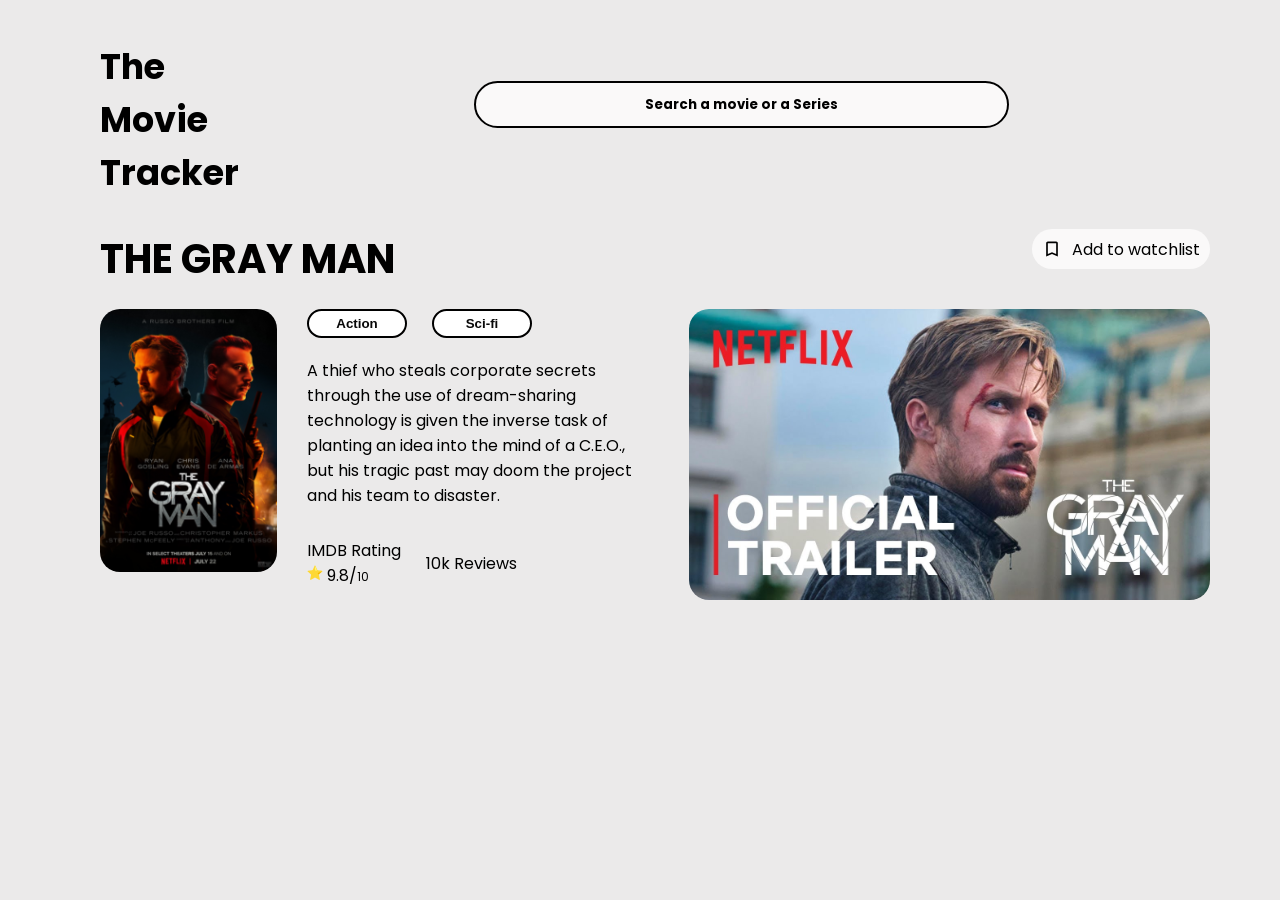
==== Frontend/movie-info.html @ fc0dfcf9 "changes" ====
<!DOCTYPE html>
<html>
    <head>
        <title>
            Movie Tracker
        </title>
        <link rel="stylesheet" href="movieinfo.css">
        <link rel="stylesheet" href="movietrack-mainpageheader.css">
        <link rel="preconnect" href="https://fonts.googleapis.com">
        <link rel="preconnect" href="https://fonts.gstatic.com" crossorigin>
        <link href="https://fonts.googleapis.com/css2?family=Roboto:ital,wght@0,100;0,300;0,400;0,500;0,700;0,900;1,100;1,300;1,400;1,500;1,700;1,900&display=swap" rel="stylesheet">
        <link rel="preconnect" href="https://fonts.googleapis.com">
        <link rel="preconnect" href="https://fonts.gstatic.com" crossorigin>
        <link href="https://fonts.googleapis.com/css2?family=Montserrat:ital,wght@0,100..900;1,100..900&display=swap" rel="stylesheet">
        <link rel="preconnect" href="https://fonts.googleapis.com">
        <link rel="preconnect" href="https://fonts.gstatic.com" crossorigin>
        <link href="https://fonts.googleapis.com/css2?family=Montserrat:ital,wght@0,100..900;1,100..900&family=Poppins:ital,wght@0,100;0,200;0,300;0,400;0,500;0,600;0,700;0,800;0,900;1,100;1,200;1,300;1,400;1,500;1,600;1,700;1,800;1,900&display=swap" rel="stylesheet">
        <link rel="preconnect" href="https://fonts.googleapis.com">
        <link rel="preconnect" href="https://fonts.gstatic.com" crossorigin>
        <link href="https://fonts.googleapis.com/css2?family=Poppins:ital,wght@0,100;0,200;0,300;0,400;0,500;0,600;0,700;0,800;0,900;1,100;1,200;1,300;1,400;1,500;1,600;1,700;1,800;1,900&display=swap" rel="stylesheet">

    
        <body>
            <div class="web-container">
                <div class="web">
                    <div class="header">
                        <div class="web-title">
                            The <br>
                            Movie<br>
                            Tracker
                        </div>
                        <div class="input-division">
                            <input class="input-search" id="Search" placeholder= "Search a movie or a Series">
                        </div>
                    </div>
                    <div class="movieinfo-body">
                        <div class="top-layer">
                            <p class="movie-title">
                                THE GRAY MAN
                            </p>
                            <div class="watchlist">
                                <img class="bookmark-image" src="pictures/material-symbols--bookmark-outline.svg">
                                <p> Add to watchlist </p>
                            </div>
                        </div>
                        <div class="about-movie">
                            <div class="movie-information">
                                <div class="about-movie-thumbnail">
                                    <img src="pictures/Rectangle 4.svg">
                                </div>
                                <div class="about-movie-information">
                                    <div class="movie-genre">
                                        <button> Action </button>
                                        <button> Sci-fi </button>
                                    </div>
                                    <div class= "about-movie-info">
                                        <p>
                                            A thief who steals corporate secrets through the use of dream-sharing technology is given the inverse task of planting an idea into the mind of a C.E.O., but his tragic past may doom the project and his team to disaster.
                                        </p>
                                    </div>
                                    <div class="movie-rating">                                                                            
                                        <p>
                                            IMDB Rating <br>
                                            <img src="pictures/noto--star.svg" > 9.8/<span class="specific-rating">10 </span>
                                        </p>
                                        
                                        <p class="review-count">
                                            10k Reviews
                                        </p>
                                    </div>
                                </div>
                            </div>
                            <div class="video-thumbnail">
                                <div class="movie-video-thumbnail">
                                    <img src="pictures/Rectangle 8.svg">
                                    <div class="play-button">
                                        <img class="play" src="pictures/Subtract.svg">
                                    </div>
                                </div>
                            </div>
                        </div>
                    </div>
                    
                </div>    
            </div>
        </body>
    </head>
</html>
---- Frontend/movieinfo.css ----
p{
    font-family: Poppins;
    margin: 0;
}

.movieinfo-body{
    margin-left: 50px;
    margin-top: 30px;
    margin-right: 50px;
}

.top-layer{
    display: flex;
    flex-direction: row;
    justify-content: space-between;
    
}
.bookmark-image{
    width: 20px;
    margin-right: 10px;
}
.movie-title{
    font-family: Poppins;
    font-size: 40px;
    font-weight: bold;
}
.watchlist{
    display: flex;
    align-items: center;
    background-color:  rgb(250, 249, 249);
    height: 20px;
    padding: 10px;
    border-radius: 20px;
    cursor: pointer;
    transition: background-color 0.2s;
}
.watchlist:hover{
    background-color:   rgb(173, 171, 171)
}
.about-movie{
    margin-top: 20px;
    display: grid;
    grid-template-columns: 1fr 1fr;
}
.about-movie-information{
    margin-left: 30px;
}
.movie-information{
    display: flex;
    
}
.movie-genre{
    display: flex;
    font-family: Poppins;
    font-size: large;
    
}
button{
    width: 100px;
    padding: 5px 15px;
    border-radius: 25px;
    border-style: solid;
    background-color: white;
    color: rgb(8, 8, 8);
    margin-right: 25px;
    cursor: pointer;
    border-color: black;
    font-weight: bold;
    transition: background-color 0.2s, box-shadow 0.2s, color 0.2s, border-color 0.2s;


}
button:hover{
    background-color: rgb(173, 171, 171);
    box-shadow: 0 5px 20px 0 rgba(0, 0, 0, 0.2);
    color: white;
    border-color: white;
}

.about-movie-info{
    margin-top: 20px;
    line-height: 25px;
}
.about-movie-info:hover{
    text-decoration: underline;
}

.movie-rating{
    margin-top: 30px;
    display: flex;
    align-items: center;
}
.specific-rating{
    font-size: 12px;
}
.review-count{
    margin-left: 25px;
}
.video-thumbnail {
    display: flex;
    justify-content: right;
}

.movie-video-thumbnail {
    position: relative;
    display: flex;
    justify-content: center;
    align-items: center;
}

.play-button {
    position: absolute;
    left: 50%;
    top: 50%;
    transform: translate(-50%, -50%);
    opacity: 0;
    transition: opacity 0.3s ease;
    
}

.movie-video-thumbnail:hover .play-button {
    opacity: 1;
}
---- Frontend/movietrack-mainpageheader.css ----
body{
    background-color: rgba(235, 234, 234, 1);
    margin: 10px 20px 30px 0;
}
p{
    
    font-family: Poppins;
}
.web-container{
    margin-left: 50px;
}
.web-title{
    font-size: 35px;
    font-weight: bold;
    margin-top: 30px;
    margin-left: 50px;
    font-family: Poppins;
}
.header{
    display: grid;
    grid-template-columns: 35% 1fr;
    align-items: center;
    
}
.input-search{
    background-color: rgb(250, 249, 249);
    height: 33px;
    display: flex;
    width: 60%;
    font-family: Poppins;
    border-style: solid;
    border-radius: 50px;
    justify-content: center;
    align-items: center;
    padding: 5px;
    border-color: black;
    position: relative;
    padding-left: 30px;
    padding-right: 30px;
}
.input-search::placeholder{
    text-align: center;
    color: black;
    font-weight: bold;
}
.input-division{
    display: flex
}
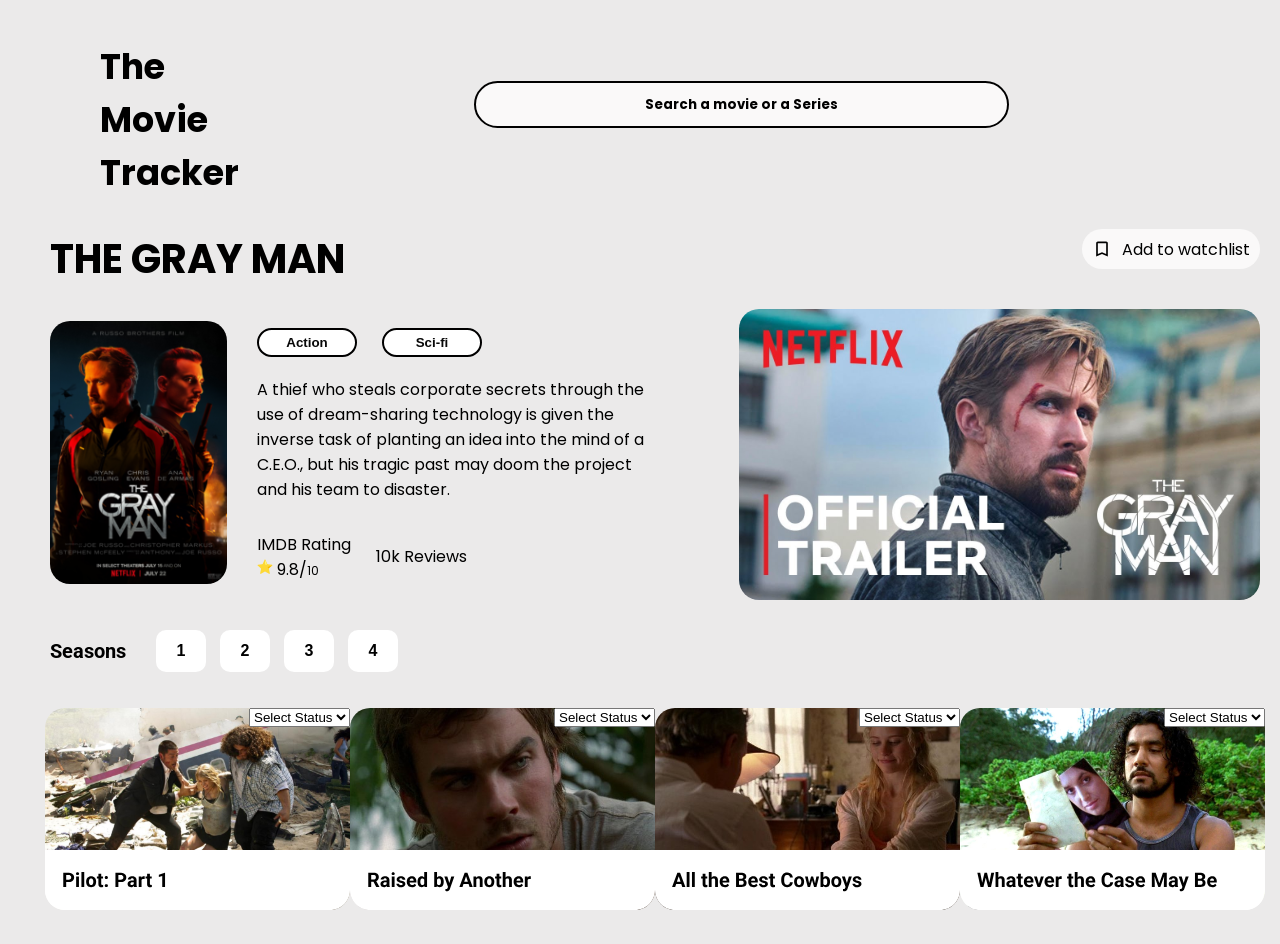
==== commit f4ed53de: "done" ====
--- a/Frontend/movie-info.html
+++ b/Frontend/movie-info.html
@@ -5,6 +5,7 @@
             Movie Tracker
         </title>
         <link rel="stylesheet" href="movieinfo.css">
+        <link rel="stylesheet" href="movieinfo-availablemovies.css">
         <link rel="stylesheet" href="movietrack-mainpageheader.css">
         <link rel="preconnect" href="https://fonts.googleapis.com">
         <link rel="preconnect" href="https://fonts.gstatic.com" crossorigin>
@@ -50,8 +51,8 @@
                                 </div>
                                 <div class="about-movie-information">
                                     <div class="movie-genre">
-                                        <button> Action </button>
-                                        <button> Sci-fi </button>
+                                        <button class="genre-button"> Action </button>
+                                        <button class="genre-button" > Sci-fi </button>
                                     </div>
                                     <div class= "about-movie-info">
                                         <p>
@@ -79,6 +80,65 @@
                                 </div>
                             </div>
                         </div>
+                        <div class="seasons">
+                            <p class="heading">
+                                Seasons
+                            </p>
+                            <div class="season-number">
+                                <button class="season">1</button>
+                                <button class="season">2</button>
+                                <button class="season">3 </button>
+                                <button class="season">4 </button>
+                            </div>
+                        </div>
+                        <div class="available-movies">
+                            <div class="first-movie">
+                                <div class="movies-thumbnail">
+                                    <img src="pictures/Group 17.svg">
+                                    <div class="select-movie">
+                                        <select id="status" name="status">
+                                            <option value="Select Status">Select Status</option>
+                                            <option value="watched">Watched</option>
+                                        </select>
+                                    </div>
+                                </div>                             
+                            </div>
+
+                            <div class="first-movie">
+                                <div class="movies-thumbnail">
+                                    <img src="pictures/Group 18.svg">
+                                    <div class="select-movie">
+                                        <select id="status" name="status">
+                                            <option value="Select Status">Select Status</option>
+                                            <option value="watched">Watched</option>
+                                        </select>
+                                    </div>
+                                </div>                             
+                            </div>
+                            <div class="first-movie">
+                                <div class="movies-thumbnail">
+                                    <img src="pictures/Group 19.svg">
+                                    <div class="select-movie">
+                                        <select id="status" name="status">
+                                            <option value="Select Status">Select Status</option>
+                                            <option value="watched">Watched</option>
+                                        </select>
+                                    </div>
+                                </div>                             
+                            </div>
+                            <div class="first-movie">
+                                <div class="movies-thumbnail">
+                                    <img src="pictures/Group 20.svg">
+                                    <div class="select-movie">
+                                        <select id="status" name="status">
+                                            <option value="Select Status">Select Status</option>
+                                            <option value="watched">Watched</option>
+                                        </select>
+                                    </div>
+                                </div>                             
+                            </div>
+
+                        </div>
                     </div>
                     
                 </div>    
--- a/Frontend/movieinfo.css
+++ b/Frontend/movieinfo.css
@@ -4,15 +4,15 @@
 }
 
 .movieinfo-body{
-    margin-left: 50px;
-    margin-top: 30px;
-    margin-right: 50px;
+    
+    width: 100%;
 }
 
 .top-layer{
     display: flex;
     flex-direction: row;
     justify-content: space-between;
+    margin-top: 30px;
     
 }
 .bookmark-image{
@@ -47,7 +47,7 @@
 }
 .movie-information{
     display: flex;
-    
+    align-items: center;
 }
 .movie-genre{
     display: flex;
@@ -55,7 +55,7 @@
     font-size: large;
     
 }
-button{
+.genre-button{
     width: 100px;
     padding: 5px 15px;
     border-radius: 25px;
@@ -66,11 +66,11 @@
     cursor: pointer;
     border-color: black;
     font-weight: bold;
-    transition: background-color 0.2s, box-shadow 0.2s, color 0.2s, border-color 0.2s;
+    transition: background-color 0.2s ease, box-shadow 0.2s ease, color 0.2s ease, border-color 0.2s ease;
 
 
 }
-button:hover{
+.genre-button:hover{
     background-color: rgb(173, 171, 171);
     box-shadow: 0 5px 20px 0 rgba(0, 0, 0, 0.2);
     color: white;
@@ -115,9 +115,46 @@
     transform: translate(-50%, -50%);
     opacity: 0;
     transition: opacity 0.3s ease;
-    
+    cursor: pointer;
 }
 
 .movie-video-thumbnail:hover .play-button {
     opacity: 1;
-}+}
+
+.seasons{
+    margin-top: 30px;
+    display: flex;
+    align-items: center;
+}
+
+.heading{
+    font-family: Roboto;
+    font-weight: bold;
+    font-size: 20px;
+    color: black;
+}
+.season-number{
+    margin-left: 30px;
+}
+.season{
+    margin-right: 10px;
+    padding: 10px 10px 10px 10px;
+    width: 50px;
+    height: 30%;
+    border-radius: 0;
+    border-style: solid;
+    background-color: white;
+    font-weight: bold;
+    font-size: 16px;
+    cursor: pointer;
+    border-color: white;
+    border-radius: 10px;
+    transition: background-color 0.25s, color 0.25s, border-radius 0.2s;
+}
+.season:hover{
+    background-color: rgb(228, 228, 228);
+    color: white;
+    border-radius: 5px;
+}
+
--- a/Frontend/movieinfo-availablemovies.css
+++ b/Frontend/movieinfo-availablemovies.css
@@ -0,0 +1,19 @@
+.available-movies{
+    margin-top: 4vh;
+    width: 100%;
+    display: grid;
+    grid-template-columns: 1fr 1fr 1fr 1fr;
+    justify-content: center;
+    align-items: center;
+
+}
+
+.movies-thumbnail{
+    position: relative;
+    width: fit-content;
+}
+.select-movie{
+    position: absolute;
+    right: 0;
+    top: 0;
+}
